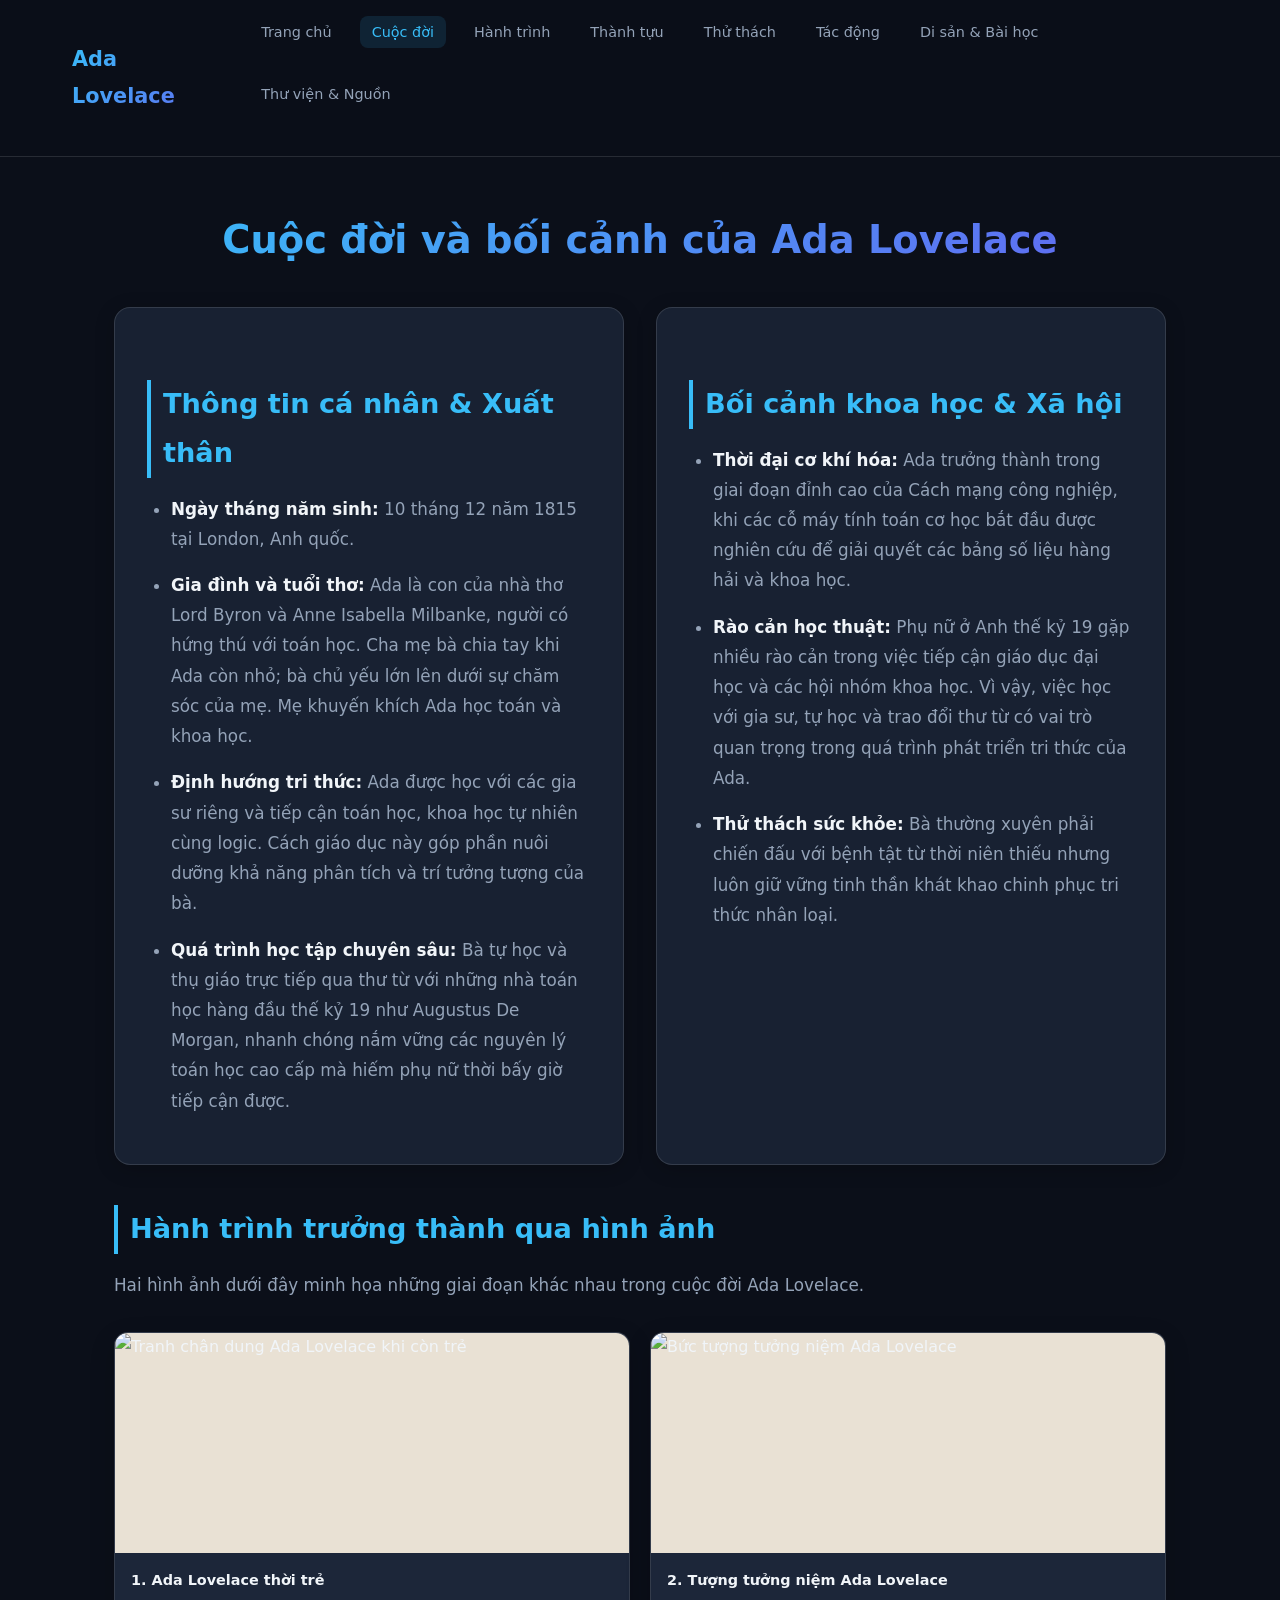
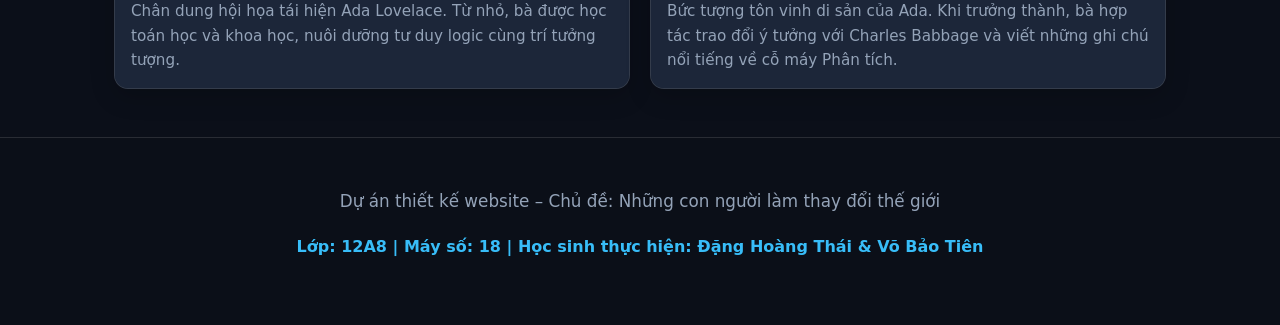
==== cuocdoi.html @ ce47893e "Add files via upload" ====
<!DOCTYPE html>
<html lang="vi">
<head>
    <meta charset="UTF-8">
    <meta name="viewport" content="width=device-width, initial-scale=1.0">
    <title>Ada Lovelace – Một con người làm thay đổi thế giới</title>
    <link rel="stylesheet" href="style.css">
</head>
<body>
    <header>
        <div class="nav-container">
            <a href="index.html" class="logo">Ada Lovelace</a>
            <nav>
                <ul>
                    <li><a href="index.html">Trang chủ</a></li>
                    <li><a href="cuocdoi.html" class="active">Cuộc đời</a></li>
                    <li><a href="hanhtrinh.html">Hành trình</a></li>
                    <li><a href="thanhtuu.html">Thành tựu</a></li>
                    <li><a href="thuthach.html">Thử thách</a></li>
                    <li><a href="tacdong.html">Tác động</a></li>
                    <li><a href="disan_baihoc.html">Di sản & Bài học</a></li>
                    <li><a href="thuvien_nguon.html">Thư viện & Nguồn</a></li>
                </ul>
            </nav>
        </div>
    </header>

    <main>
        <h1>Cuộc đời và bối cảnh của Ada Lovelace</h1>

        <div class="grid-container">
            <div class="card">
                <h2>Thông tin cá nhân & Xuất thân</h2>
                <ul>
                    <li><strong>Ngày tháng năm sinh:</strong> 10 tháng 12 năm 1815 tại London, Anh quốc.</li>
                    <li><strong>Gia đình và tuổi thơ:</strong> Ada là con của nhà thơ Lord Byron và Anne Isabella Milbanke, người có hứng thú với toán học. Cha mẹ bà chia tay khi Ada còn nhỏ; bà chủ yếu lớn lên dưới sự chăm sóc của mẹ. Mẹ khuyến khích Ada học toán và khoa học.</li>
                    <li><strong>Định hướng tri thức:</strong> Ada được học với các gia sư riêng và tiếp cận toán học, khoa học tự nhiên cùng logic. Cách giáo dục này góp phần nuôi dưỡng khả năng phân tích và trí tưởng tượng của bà.</li>
                    <li><strong>Quá trình học tập chuyên sâu:</strong> Bà tự học và thụ giáo trực tiếp qua thư từ với những nhà toán học hàng đầu thế kỷ 19 như Augustus De Morgan, nhanh chóng nắm vững các nguyên lý toán học cao cấp mà hiếm phụ nữ thời bấy giờ tiếp cận được.</li>
                </ul>
            </div>
            <div class="card">
                <h2>Bối cảnh khoa học & Xã hội</h2>
                <ul>
                    <li><strong>Thời đại cơ khí hóa:</strong> Ada trưởng thành trong giai đoạn đỉnh cao của Cách mạng công nghiệp, khi các cỗ máy tính toán cơ học bắt đầu được nghiên cứu để giải quyết các bảng số liệu hàng hải và khoa học.</li>
                    <li><strong>Rào cản học thuật:</strong> Phụ nữ ở Anh thế kỷ 19 gặp nhiều rào cản trong việc tiếp cận giáo dục đại học và các hội nhóm khoa học. Vì vậy, việc học với gia sư, tự học và trao đổi thư từ có vai trò quan trọng trong quá trình phát triển tri thức của Ada.</li>
                    <li><strong>Thử thách sức khỏe:</strong> Bà thường xuyên phải chiến đấu với bệnh tật từ thời niên thiếu nhưng luôn giữ vững tinh thần khát khao chinh phục tri thức nhân loại.</li>
                </ul>
            </div>
        </div>

        <h2>Hành trình trưởng thành qua hình ảnh</h2>
        <p>Hai hình ảnh dưới đây minh họa những giai đoạn khác nhau trong cuộc đời Ada Lovelace.</p>
        <div class="gallery-grid ada-gallery">
            <figure class="gallery-item ada-gallery-item">
                <img src="assets/ada-02.jpg" alt="Tranh chân dung Ada Lovelace khi còn trẻ" loading="lazy" decoding="async">
                <figcaption class="gallery-caption"><strong>1. Ada Lovelace thời trẻ</strong><span>Chân dung hội họa tái hiện Ada Lovelace. Từ nhỏ, bà được học toán học và khoa học, nuôi dưỡng tư duy logic cùng trí tưởng tượng.</span></figcaption>
            </figure>
            <figure class="gallery-item ada-gallery-item">
                <img src="assets/ada-06.jpg" alt="Bức tượng tưởng niệm Ada Lovelace" loading="lazy" decoding="async">
                <figcaption class="gallery-caption"><strong>2. Tượng tưởng niệm Ada Lovelace</strong><span>Bức tượng tôn vinh di sản của Ada. Khi trưởng thành, bà hợp tác trao đổi ý tưởng với Charles Babbage và viết những ghi chú nổi tiếng về cỗ máy Phân tích.</span></figcaption>
            </figure>
        </div>
    </main>

    <footer>
        <p>Dự án thiết kế website – Chủ đề: Những con người làm thay đổi thế giới</p>
        <p class="team-info">Lớp: 12A8 | Máy số: 18 | Học sinh thực hiện: Đặng Hoàng Thái & Võ Bảo Tiên</p>
    </footer>
</body>
</html>
---- style.css ----
:root {
    --bg-color: #0b0f19;
    --card-bg: rgba(30, 41, 59, 0.75);
    --text-color: #f1f5f9;
    --text-muted: #94a3b8;
    --accent-color: #38bdf8;
    --accent-gradient: linear-gradient(135deg, #38bdf8 0%, #6366f1 100%);
    --border-color: rgba(255, 255, 255, 0.12);
    --transition: all 0.3s ease-in-out;
}

* {
    margin: 0;
    padding: 0;
    box-sizing: border-box;
}

body {
    font-family: 'Segoe UI', system-ui, -apple-system, sans-serif;
    background-color: var(--bg-color);
    color: var(--text-color);
    line-height: 1.8;
    overflow-x: hidden;
}

/* Banner / Header */
header {
    position: sticky;
    top: 0;
    z-index: 1000;
    background: rgba(11, 15, 25, 0.9);
    backdrop-filter: blur(12px);
    border-bottom: 1px solid var(--border-color);
}

.nav-container {
    max-width: 1200px;
    margin: 0 auto;
    display: flex;
    justify-content: space-between;
    align-items: center;
    padding: 1rem 2rem;
}

.logo {
    font-size: 1.3rem;
    font-weight: 700;
    background: var(--accent-gradient);
    -webkit-background-clip: text;
    -webkit-text-fill-color: transparent;
    text-decoration: none;
}

nav ul {
    display: flex;
    list-style: none;
    gap: 1rem;
    flex-wrap: wrap;
}

nav ul li a {
    color: var(--text-muted);
    text-decoration: none;
    font-size: 0.9rem;
    font-weight: 500;
    transition: var(--transition);
    padding: 0.5rem 0.75rem;
    border-radius: 8px;
}

nav ul li a:hover, nav ul li a.active {
    color: var(--accent-color);
    background: rgba(56, 189, 248, 0.12);
}

/* Main Layout */
main {
    max-width: 1100px;
    margin: 3rem auto;
    padding: 0 1.5rem;
    min-height: 70vh;
}

h1 {
    font-size: 2.4rem;
    margin-bottom: 1.5rem;
    background: var(--accent-gradient);
    -webkit-background-clip: text;
    -webkit-text-fill-color: transparent;
    text-align: center;
}

h2 {
    font-size: 1.7rem;
    margin: 2.5rem 0 1rem;
    color: var(--accent-color);
    border-left: 4px solid var(--accent-color);
    padding-left: 0.75rem;
}

p, li {
    color: var(--text-muted);
    font-size: 1.05rem;
    margin-bottom: 1rem;
}

ul, ol {
    padding-left: 1.5rem;
    margin-bottom: 1rem;
}

strong {
    color: var(--text-color);
}

/* Grid & Cards */
.grid-container {
    display: grid;
    grid-template-columns: repeat(auto-fit, minmax(300px, 1fr));
    gap: 2rem;
    margin: 2rem 0;
}

.card {
    background: var(--card-bg);
    border: 1px solid var(--border-color);
    border-radius: 16px;
    padding: 2rem;
    backdrop-filter: blur(10px);
    transition: var(--transition);
    box-shadow: 0 4px 20px rgba(0, 0, 0, 0.2);
}

.card:hover {
    transform: translateY(-5px);
    border-color: var(--accent-color);
    box-shadow: 0 10px 30px rgba(56, 189, 248, 0.15);
}

/* Timeline */
.timeline {
    position: relative;
    max-width: 850px;
    margin: 3rem auto;
    padding-left: 2.5rem;
    border-left: 3px solid var(--accent-color);
}

.timeline-item {
    position: relative;
    margin-bottom: 2.5rem;
    padding-left: 1.5rem;
}

.timeline-item::before {
    content: '';
    position: absolute;
    left: -3.05rem;
    top: 5px;
    width: 16px;
    height: 16px;
    border-radius: 50%;
    background: var(--accent-color);
    border: 3px solid var(--bg-color);
    box-shadow: 0 0 0 3px rgba(56, 189, 248, 0.3);
}

/* Gallery */
.gallery-grid {
    display: grid;
    grid-template-columns: repeat(auto-fit, minmax(240px, 1fr));
    gap: 1.5rem;
    margin: 2rem 0;
}

.gallery-item {
    position: relative;
    border-radius: 12px;
    overflow: hidden;
    aspect-ratio: 4/3;
    background: #1e293b;
    border: 1px solid var(--border-color);
}

.gallery-item img {
    width: 100%;
    height: 100%;
    object-fit: cover;
    transition: var(--transition);
}

.gallery-item:hover img {
    transform: scale(1.08);
}

.gallery-caption {
    position: absolute;
    bottom: 0;
    left: 0;
    right: 0;
    padding: 1rem;
    background: linear-gradient(to top, rgba(11, 15, 25, 0.95), transparent);
    color: #fff;
    font-size: 0.9rem;
    opacity: 0;
    transition: var(--transition);
}

.gallery-item:hover .gallery-caption {
    opacity: 1;
}

/* Table */
table {
    width: 100%;
    border-collapse: collapse;
    margin: 2rem 0;
    background: var(--card-bg);
    border-radius: 12px;
    overflow: hidden;
    border: 1px solid var(--border-color);
}

th, td {
    padding: 1rem 1.25rem;
    text-align: left;
    border-bottom: 1px solid var(--border-color);
}

th {
    background: rgba(56, 189, 248, 0.15);
    color: var(--accent-color);
    font-weight: 600;
}

/* Quote Box */
blockquote {
    border-left: 4px solid var(--accent-color);
    padding: 1.25rem 1.5rem;
    margin: 2rem 0;
    background: var(--card-bg);
    border-radius: 0 12px 12px 0;
    font-style: italic;
    color: #e2e8f0;
    box-shadow: 0 4px 15px rgba(0,0,0,0.1);
}

/* Footer */
footer {
    text-align: center;
    padding: 3rem 1.5rem;
    background: rgba(11, 15, 25, 0.95);
    border-top: 1px solid var(--border-color);
    color: var(--text-muted);
    font-size: 0.9rem;
}

.team-info {
    margin-top: 0.75rem;
    color: var(--accent-color);
    font-weight: 600;
    font-size: 1rem;
}

/* Responsive Media Query */
@media (max-width: 768px) {
    .nav-container {
        flex-direction: column;
        gap: 1rem;
    }
    nav ul {
        justify-content: center;
        gap: 0.5rem;
    }
    h1 {
        font-size: 2rem;
    }
    .grid-container {
        grid-template-columns: 1fr;
    }
}


/* Ada Lovelace gallery improvements: local images, clear captions, responsive layout */
.ada-gallery { grid-template-columns: repeat(auto-fit, minmax(min(100%, 240px), 1fr)); gap: 1.25rem; }
.ada-gallery-item { margin: 0; overflow: hidden; display: flex; flex-direction: column; aspect-ratio: auto; background: var(--card-bg); border: 1px solid var(--border-color); border-radius: 14px; box-shadow: 0 8px 24px rgba(0,0,0,.18); }
.ada-gallery-item img { display: block; width: 100%; height: 220px; object-fit: cover; background: #e9e1d4; }
.ada-gallery-item .gallery-caption { position: static; display: flex; flex-direction: column; gap: .45rem; padding: 1rem; line-height: 1.6; opacity: 1; background: var(--card-bg); color: var(--text-color); }
.ada-gallery-item:hover .gallery-caption { opacity: 1; }
.ada-gallery-item .gallery-caption strong { color: var(--text-color); }
.ada-gallery-item .gallery-caption span { color: var(--text-muted); font-size: .95rem; }
@media (max-width: 640px) { .nav-container { padding: .8rem 1rem; flex-direction: column; align-items: flex-start; gap: .75rem; } nav ul { gap: .35rem; } nav ul li a { display: inline-block; font-size: .82rem; padding: .45rem .55rem; } main { margin: 1.5rem auto; padding: 0 1rem; } h1 { font-size: 1.8rem; } .ada-gallery-item img { height: 200px; } .card { padding: 1.25rem; } }
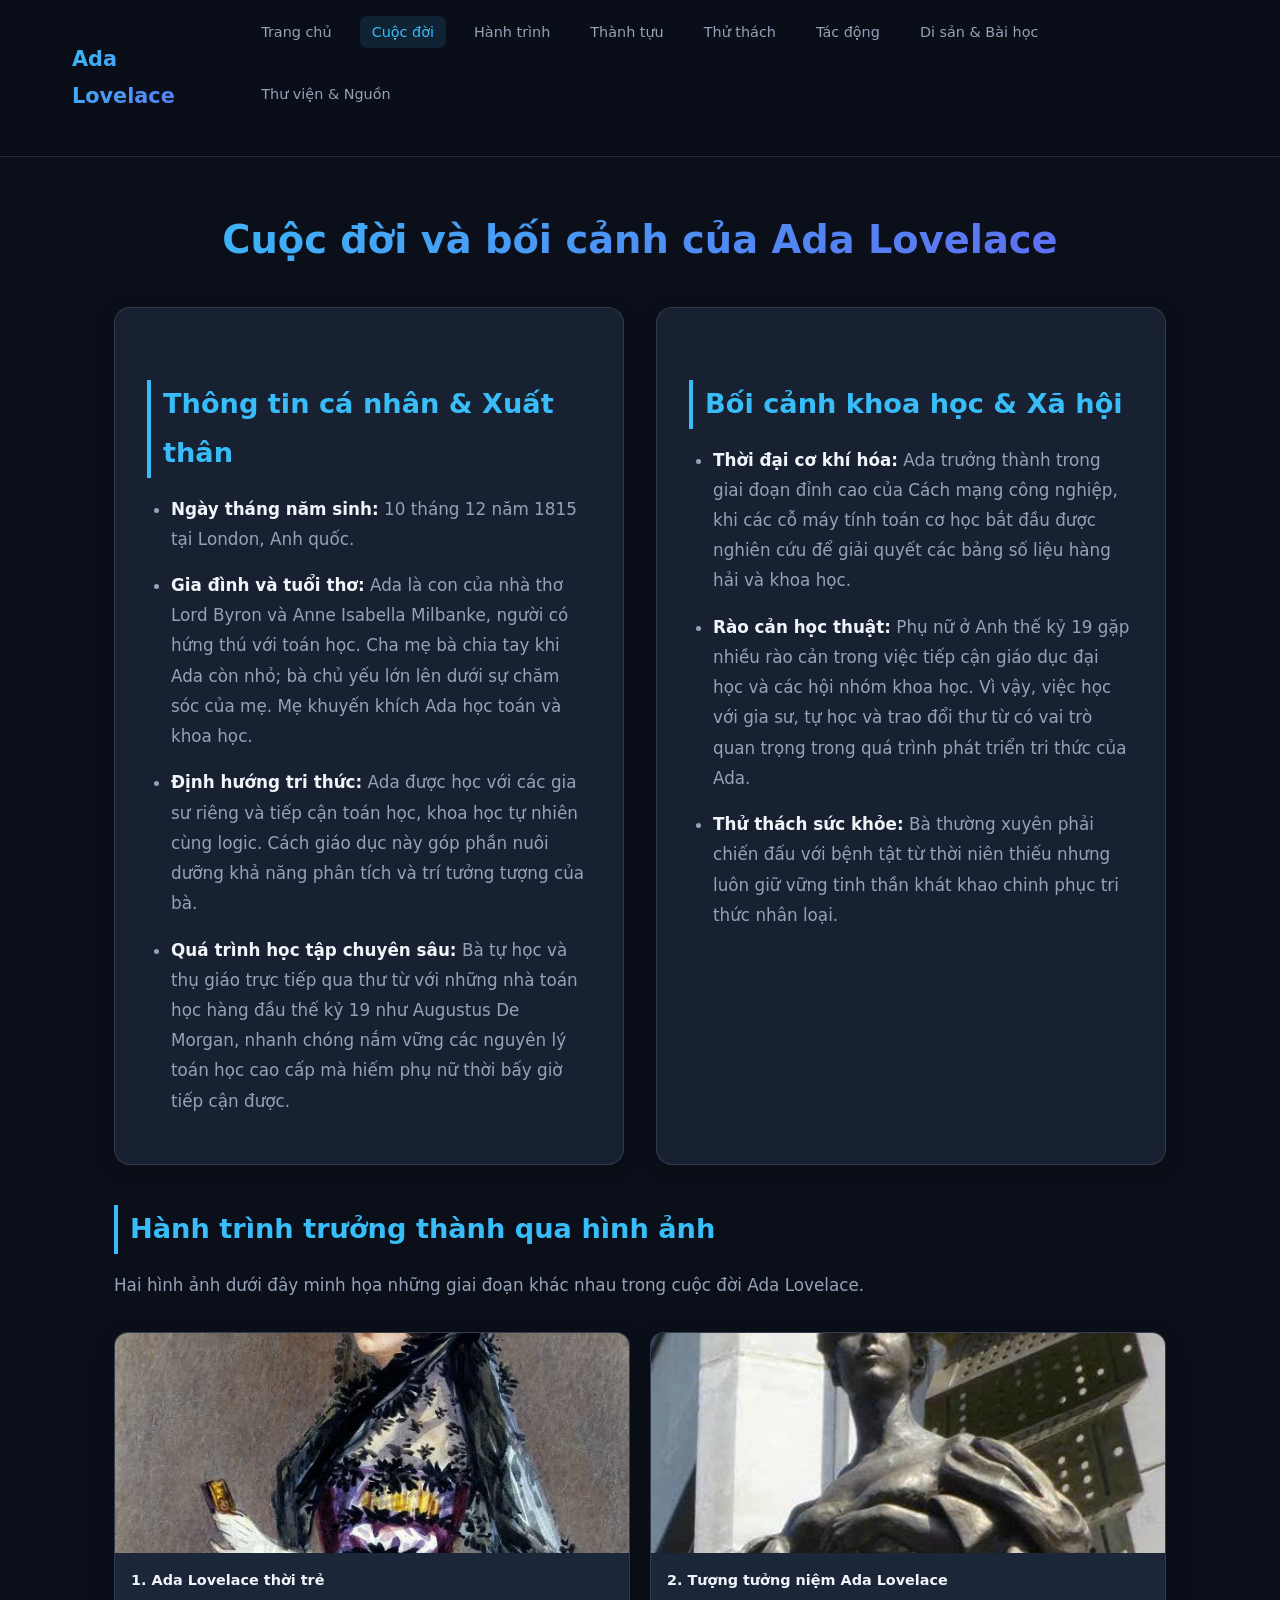
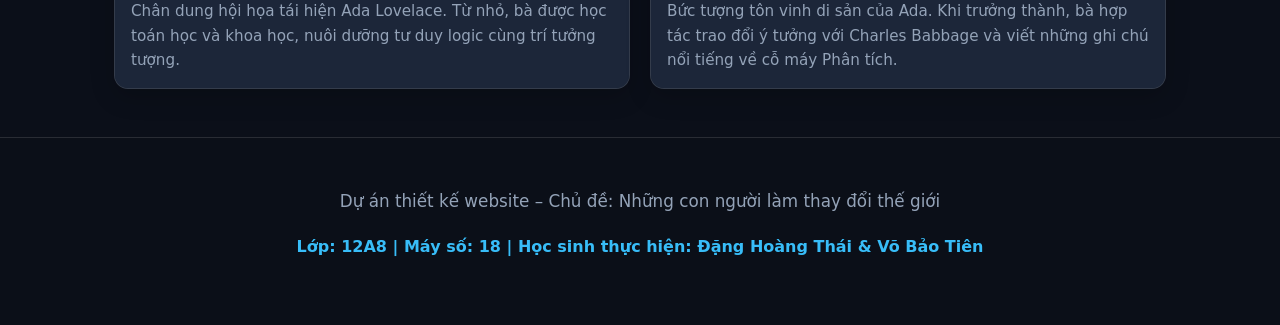
==== commit 14a7ff24: "Fix image paths for GitHub Pages" ====
--- a/cuocdoi.html
+++ b/cuocdoi.html
@@ -52,11 +52,11 @@
         <p>Hai hình ảnh dưới đây minh họa những giai đoạn khác nhau trong cuộc đời Ada Lovelace.</p>
         <div class="gallery-grid ada-gallery">
             <figure class="gallery-item ada-gallery-item">
-                <img src="assets/ada-02.jpg" alt="Tranh chân dung Ada Lovelace khi còn trẻ" loading="lazy" decoding="async">
+                <img src="ada-02.jpg" alt="Tranh chân dung Ada Lovelace khi còn trẻ" loading="lazy" decoding="async">
                 <figcaption class="gallery-caption"><strong>1. Ada Lovelace thời trẻ</strong><span>Chân dung hội họa tái hiện Ada Lovelace. Từ nhỏ, bà được học toán học và khoa học, nuôi dưỡng tư duy logic cùng trí tưởng tượng.</span></figcaption>
             </figure>
             <figure class="gallery-item ada-gallery-item">
-                <img src="assets/ada-06.jpg" alt="Bức tượng tưởng niệm Ada Lovelace" loading="lazy" decoding="async">
+                <img src="ada-06.jpg" alt="Bức tượng tưởng niệm Ada Lovelace" loading="lazy" decoding="async">
                 <figcaption class="gallery-caption"><strong>2. Tượng tưởng niệm Ada Lovelace</strong><span>Bức tượng tôn vinh di sản của Ada. Khi trưởng thành, bà hợp tác trao đổi ý tưởng với Charles Babbage và viết những ghi chú nổi tiếng về cỗ máy Phân tích.</span></figcaption>
             </figure>
         </div>
